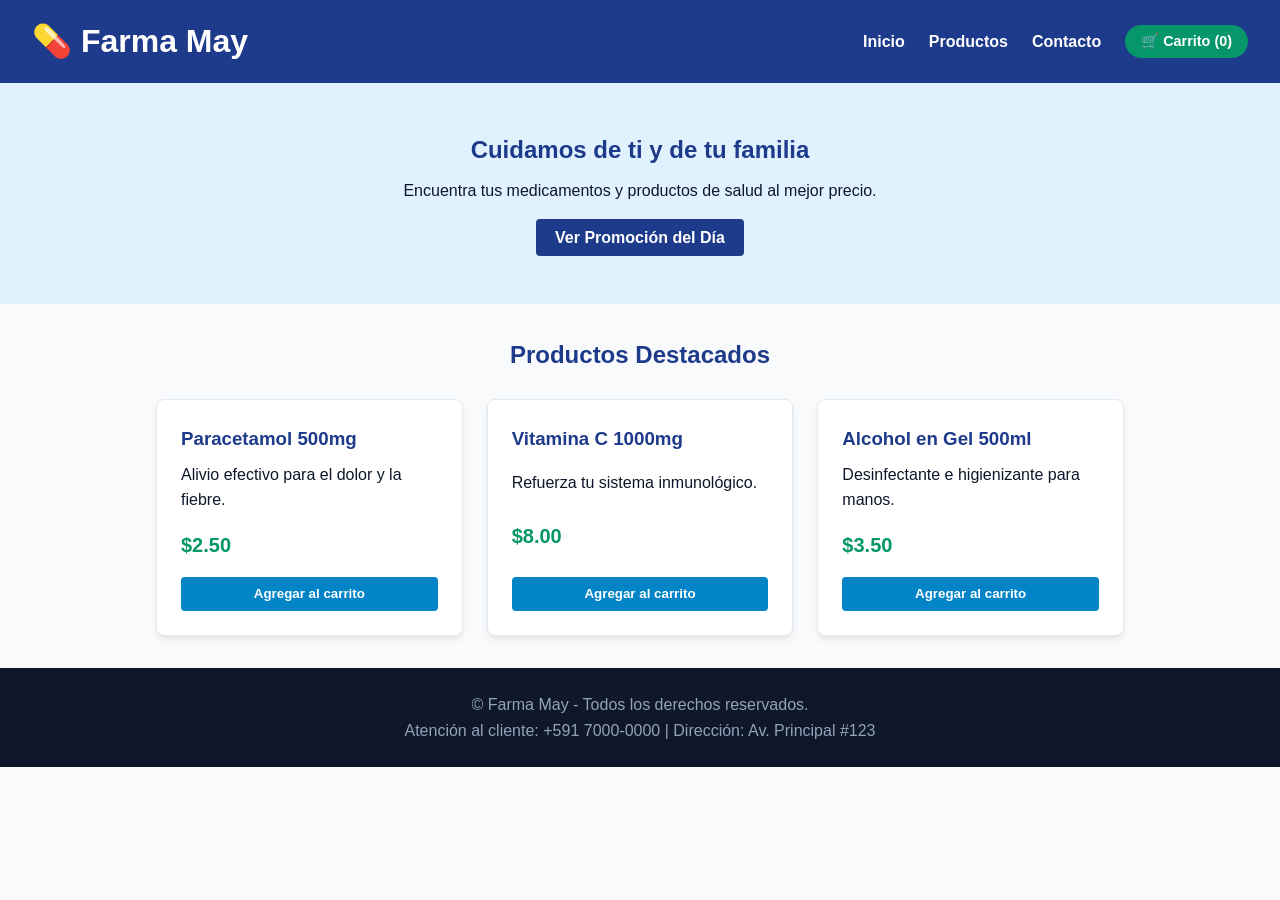
==== index.html @ 5653daac "version 3" ====
<!DOCTYPE html>
<html lang="es">
<head>
    <meta charset="UTF-8">
    <meta name="viewport" content="width=device-width, initial-scale=1.0">
    <title>Farma May - Tu Salud Primero</title>
    <link rel="stylesheet" href="estilos.css">
</head>
<body>

    <header>
        <div class="logo">
            <h1>💊 Farma May</h1>
        </div>
        <nav>
            <a href="#inicio">Inicio</a>
            <a href="#productos">Productos</a>
            <a href="#contacto">Contacto</a>
            <button id="btnCarrito" class="btn-carrito">
                🛒 Carrito (<span id="contadorCarrito">0</span>)
            </button>
        </nav>
    </header>

    <section id="hero">
        <h2>Cuidamos de ti y de tu familia</h2>
        <p>Encuentra tus medicamentos y productos de salud al mejor precio.</p>
        <button id="btnPromocion">Ver Promoción del Día</button>
        <div id="mensajePromo" class="oculto"></div>
    </section>

    <main id="productos">
        <h2>Productos Destacados</h2>
        <div class="grid-productos">
            <article class="card">
                <h3>Paracetamol 500mg</h3>
                <p>Alivio efectivo para el dolor y la fiebre.</p>
                <span class="precio">$2.50</span>
                <button class="btn-comprar">Agregar al carrito</button>
            </article>

            <article class="card">
                <h3>Vitamina C 1000mg</h3>
                <p>Refuerza tu sistema inmunológico.</p>
                <span class="precio">$8.00</span>
                <button class="btn-comprar">Agregar al carrito</button>
            </article>

            <article class="card">
                <h3>Alcohol en Gel 500ml</h3>
                <p>Desinfectante e higienizante para manos.</p>
                <span class="precio">$3.50</span>
                <button class="btn-comprar">Agregar al carrito</button>
            </article>
        </div>
    </main>

    <footer id="contacto">
        <p>&copy; Farma May - Todos los derechos reservados.</p>
        <p>Atención al cliente: +591 7000-0000 | Dirección: Av. Principal #123</p>
    </footer>

    <script src="eventos.js"></script>
</body>
</html>
---- estilos.css ----
/* ==========================================
   PALETA DE COLORES - VERSIÓN 2 (CSS PURO)
   ========================================== */
:root {
  --primary: #1e3a8a;          /* Azul marino principal */
  --primary-dark: #1e293b;     /* Azul oscuro */
  --accent: #0284c7;           /* Azul intermedio */
  --accent-hover: #0369a1;     /* Hover botones */
  --highlight: #059669;        /* Verde esmeralda (Precios / Carrito) */
  --highlight-dark: #047857;   /* Hover Carrito */
  --highlight-bg: #d1fae5;     /* Fondo promoción */

  --bg-main: #f8fafc;          /* Fondo general */
  --bg-card: #ffffff;          /* Fondo tarjetas */
  --bg-hero: #e0f2fe;          /* Fondo banner */
  --text-primary: #0f172a;     /* Texto principal */
  --text-footer: #94a3b8;      /* Texto pie */
  --footer-bg: #0f172a;        /* Fondo pie */
  --border-color: #e2e8f0;     /* Bordes */
}

/* Reset y Base */
* {
    box-sizing: border-box;
    margin: 0;
    padding: 0;
    font-family: Arial, sans-serif;
}

body {
    background-color: var(--bg-main);
    color: var(--text-primary);
    line-height: 1.6;
}

/* Encabezado */
header {
    background-color: var(--primary);
    color: white;
    padding: 1rem 2rem;
    display: flex;
    justify-content: space-between;
    align-items: center;
    box-shadow: 0 2px 4px rgba(0, 0, 0, 0.1);
}

nav {
    display: flex;
    align-items: center;
    gap: 1.5rem;
}

nav a {
    color: white;
    text-decoration: none;
    font-weight: bold;
    transition: color 0.2s ease;
}

nav a:hover {
    color: #93c5fd;
    text-decoration: underline;
}

/* Botón Carrito */
.btn-carrito {
    background-color: var(--highlight);
    color: white;
    border: none;
    padding: 0.5rem 1rem;
    border-radius: 20px;
    cursor: pointer;
    font-weight: bold;
    font-size: 0.9rem;
    transition: background-color 0.2s ease;
}

.btn-carrito:hover {
    background-color: var(--highlight-dark);
}

/* Sección Hero */
#hero {
    background-color: var(--bg-hero);
    text-align: center;
    padding: 3rem 1rem;
}

#hero h2 {
    color: var(--primary);
    margin-bottom: 0.5rem;
}

#btnPromocion {
    margin-top: 1rem;
    padding: 0.6rem 1.2rem;
    background-color: var(--primary);
    color: white;
    border: none;
    border-radius: 4px;
    cursor: pointer;
    font-size: 1rem;
    font-weight: bold;
    transition: background-color 0.2s ease;
}

#btnPromocion:hover {
    background-color: var(--primary-dark);
}

.oculto {
    display: none;
}

#mensajePromo {
    margin: 1rem auto 0 auto;
    max-width: 400px;
    padding: 1rem;
    background-color: var(--highlight-bg);
    border-radius: 4px;
    color: var(--highlight);
    font-weight: bold;
    border: 1px solid var(--highlight);
}

/* Productos */
#productos {
    max-width: 1000px;
    margin: 2rem auto;
    padding: 0 1rem;
}

#productos h2 {
    text-align: center;
    margin-bottom: 1.5rem;
    color: var(--primary);
}

.grid-productos {
    display: grid;
    grid-template-columns: repeat(auto-fit, minmax(250px, 1fr));
    gap: 1.5rem;
}

.card {
    background: var(--bg-card);
    padding: 1.5rem;
    border-radius: 8px;
    box-shadow: 0 4px 6px -1px rgba(0, 0, 0, 0.1);
    display: flex;
    flex-direction: column;
    justify-content: space-between;
    border: 1px solid var(--border-color);
}

.card h3 {
    color: var(--primary);
    margin-bottom: 0.5rem;
}

.precio {
    font-size: 1.25rem;
    font-weight: bold;
    color: var(--highlight);
    margin: 1rem 0;
    display: block;
}

.btn-comprar {
    background-color: var(--accent);
    color: white;
    border: none;
    padding: 0.6rem;
    border-radius: 4px;
    cursor: pointer;
    font-weight: bold;
    transition: background-color 0.2s ease;
}

.btn-comprar:hover {
    background-color: var(--accent-hover);
}

/* Pie de página */
footer {
    background-color: var(--footer-bg);
    color: var(--text-footer);
    text-align: center;
    padding: 1.5rem;
    margin-top: 2rem;
}
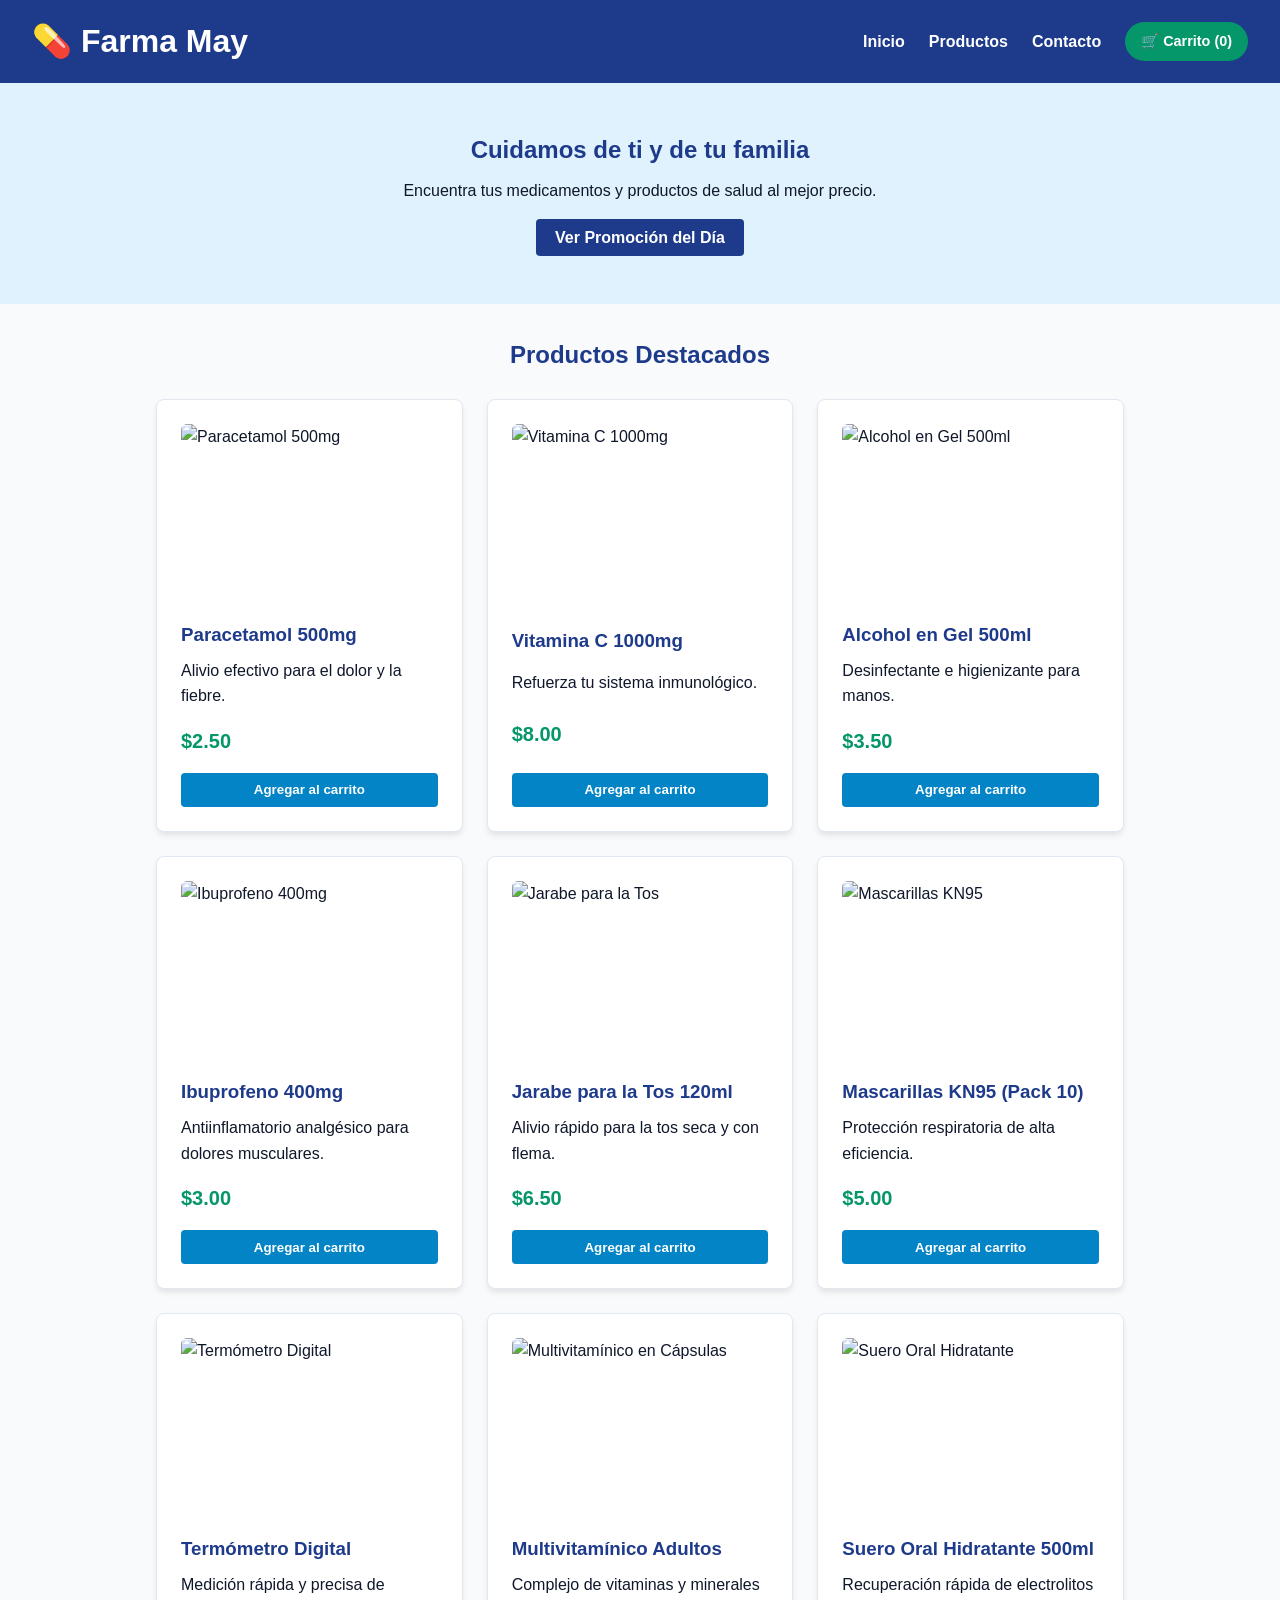
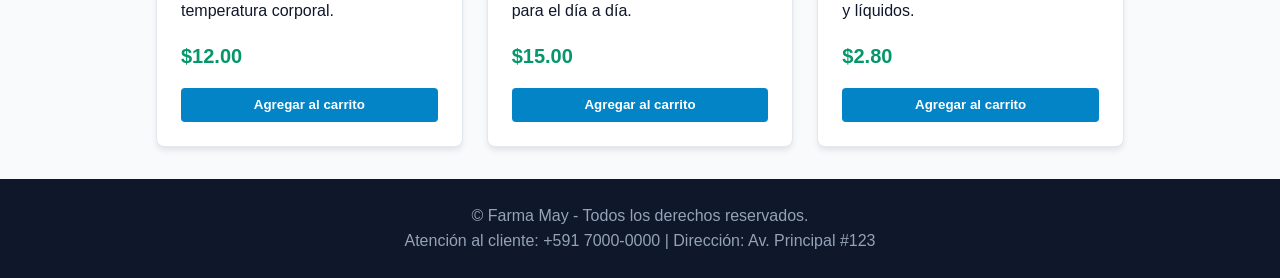
==== commit 067cab8f: "version 5" ====
--- a/index.html
+++ b/index.html
@@ -8,17 +8,20 @@
 </head>
 <body>
 
+    <!-- Contenedor para Alertas Flotantes -->
+    <div id="contenedorAlertas"></div>
+
     <header>
         <div class="logo">
             <h1>💊 Farma May</h1>
         </div>
         <nav>
-            <a href="#inicio">Inicio</a>
-            <a href="#productos">Productos</a>
+            <a href="index.html">Inicio</a>
+            <a href="index.html#productos">Productos</a>
             <a href="#contacto">Contacto</a>
-            <button id="btnCarrito" class="btn-carrito">
+            <a href="carro.html" class="btn-carrito">
                 🛒 Carrito (<span id="contadorCarrito">0</span>)
-            </button>
+            </a>
         </nav>
     </header>
 
@@ -32,25 +35,130 @@
     <main id="productos">
         <h2>Productos Destacados</h2>
         <div class="grid-productos">
+            <!-- Producto 1 -->
             <article class="card">
+                <img src="https://images.unsplash.com/photo-1584308666744-24d5c474f2ae?w=300&auto=format&fit=crop&q=60" alt="Paracetamol 500mg" class="img-producto">
                 <h3>Paracetamol 500mg</h3>
                 <p>Alivio efectivo para el dolor y la fiebre.</p>
                 <span class="precio">$2.50</span>
-                <button class="btn-comprar">Agregar al carrito</button>
+                <button class="btn-comprar" 
+                        data-nombre="Paracetamol 500mg" 
+                        data-precio="2.50"
+                        data-imagen="https://images.unsplash.com/photo-1584308666744-24d5c474f2ae?w=300&auto=format&fit=crop&q=60">
+                    Agregar al carrito
+                </button>
             </article>
 
+            <!-- Producto 2 -->
             <article class="card">
+                <img src="https://images.unsplash.com/photo-1577401239170-897942555fb3?w=300&auto=format&fit=crop&q=60" alt="Vitamina C 1000mg" class="img-producto">
                 <h3>Vitamina C 1000mg</h3>
                 <p>Refuerza tu sistema inmunológico.</p>
                 <span class="precio">$8.00</span>
-                <button class="btn-comprar">Agregar al carrito</button>
+                <button class="btn-comprar" 
+                        data-nombre="Vitamina C 1000mg" 
+                        data-precio="8.00"
+                        data-imagen="https://images.unsplash.com/photo-1577401239170-897942555fb3?w=300&auto=format&fit=crop&q=60">
+                    Agregar al carrito
+                </button>
             </article>
 
+            <!-- Producto 3 -->
             <article class="card">
+                <img src="https://images.unsplash.com/photo-1584483766114-2cea6facdf57?w=300&auto=format&fit=crop&q=60" alt="Alcohol en Gel 500ml" class="img-producto">
                 <h3>Alcohol en Gel 500ml</h3>
                 <p>Desinfectante e higienizante para manos.</p>
                 <span class="precio">$3.50</span>
-                <button class="btn-comprar">Agregar al carrito</button>
+                <button class="btn-comprar" 
+                        data-nombre="Alcohol en Gel 500ml" 
+                        data-precio="3.50"
+                        data-imagen="https://images.unsplash.com/photo-1584483766114-2cea6facdf57?w=300&auto=format&fit=crop&q=60">
+                    Agregar al carrito
+                </button>
+            </article>
+
+            <!-- Producto 4 -->
+            <article class="card">
+                <img src="https://images.unsplash.com/photo-1585435557343-3b092031a831?w=300&auto=format&fit=crop&q=60" alt="Ibuprofeno 400mg" class="img-producto">
+                <h3>Ibuprofeno 400mg</h3>
+                <p>Antiinflamatorio analgésico para dolores musculares.</p>
+                <span class="precio">$3.00</span>
+                <button class="btn-comprar" 
+                        data-nombre="Ibuprofeno 400mg" 
+                        data-precio="3.00"
+                        data-imagen="https://images.unsplash.com/photo-1585435557343-3b092031a831?w=300&auto=format&fit=crop&q=60">
+                    Agregar al carrito
+                </button>
+            </article>
+
+            <!-- Producto 5 -->
+            <article class="card">
+                <img src="https://images.unsplash.com/photo-1607613009820-a29f7bb81c04?w=300&auto=format&fit=crop&q=60" alt="Jarabe para la Tos" class="img-producto">
+                <h3>Jarabe para la Tos 120ml</h3>
+                <p>Alivio rápido para la tos seca y con flema.</p>
+                <span class="precio">$6.50</span>
+                <button class="btn-comprar" 
+                        data-nombre="Jarabe para la Tos 120ml" 
+                        data-precio="6.50"
+                        data-imagen="https://images.unsplash.com/photo-1607613009820-a29f7bb81c04?w=300&auto=format&fit=crop&q=60">
+                    Agregar al carrito
+                </button>
+            </article>
+
+            <!-- Producto 6 -->
+            <article class="card">
+                <img src="https://images.unsplash.com/photo-1583947215259-38e31be8751f?w=300&auto=format&fit=crop&q=60" alt="Mascarillas KN95" class="img-producto">
+                <h3>Mascarillas KN95 (Pack 10)</h3>
+                <p>Protección respiratoria de alta eficiencia.</p>
+                <span class="precio">$5.00</span>
+                <button class="btn-comprar" 
+                        data-nombre="Mascarillas KN95 (Pack 10)" 
+                        data-precio="5.00"
+                        data-imagen="https://images.unsplash.com/photo-1583947215259-38e31be8751f?w=300&auto=format&fit=crop&q=60">
+                    Agregar al carrito
+                </button>
+            </article>
+
+            <!-- Producto 7 -->
+            <article class="card">
+                <img src="https://images.unsplash.com/photo-1584017911766-d451b3d0e843?w=300&auto=format&fit=crop&q=60" alt="Termómetro Digital" class="img-producto">
+                <h3>Termómetro Digital</h3>
+                <p>Medición rápida y precisa de temperatura corporal.</p>
+                <span class="precio">$12.00</span>
+                <button class="btn-comprar" 
+                        data-nombre="Termómetro Digital" 
+                        data-precio="12.00"
+                        data-imagen="https://images.unsplash.com/photo-1584017911766-d451b3d0e843?w=300&auto=format&fit=crop&q=60">
+                    Agregar al carrito
+                </button>
+            </article>
+
+            <!-- Producto 8 -->
+            <article class="card">
+                <img src="https://images.unsplash.com/photo-1550572017-edf706da1310?w=300&auto=format&fit=crop&q=60" alt="Multivitamínico en Cápsulas" class="img-producto">
+                <h3>Multivitamínico Adultos</h3>
+                <p>Complejo de vitaminas y minerales para el día a día.</p>
+                <span class="precio">$15.00</span>
+                <button class="btn-comprar" 
+                        data-nombre="Multivitamínico Adultos" 
+                        data-precio="15.00"
+                        data-imagen="https://images.unsplash.com/photo-1550572017-edf706da1310?w=300&auto=format&fit=crop&q=60">
+                    Agregar al carrito
+                </button>
+            </article>
+
+            <!-- Producto 9 -->
+            <article class="card">
+                <img src="https://images.unsplash.com/photo-1628771065518-0d82f1938462?w=300&auto=format&fit=crop&q=60" alt="Suero Oral Hidratante" class="img-producto">
+                <h3>Suero Oral Hidratante 500ml</h3>
+                <p>Recuperación rápida de electrolitos y líquidos.</p>
+                <span class="precio">$2.80</span>
+                <button class="btn-comprar" 
+                        data-nombre="Suero Oral Hidratante 500ml" 
+                        data-precio="2.80"
+                        data-imagen="https://images.unsplash.com/photo-1628771065518-0d82f1938462?w=300&auto=format&fit=crop&q=60">
+                    Agregar al carrito
+                </button>
             </article>
         </div>
     </main>
--- a/estilos.css
+++ b/estilos.css
@@ -1,25 +1,27 @@
 /* ==========================================
-   PALETA DE COLORES - VERSIÓN 2 (CSS PURO)
+   PALETA DE COLORES Y ESTILOS DE FARMA MAY
    ========================================== */
 :root {
-  --primary: #1e3a8a;          /* Azul marino principal */
-  --primary-dark: #1e293b;     /* Azul oscuro */
-  --accent: #0284c7;           /* Azul intermedio */
-  --accent-hover: #0369a1;     /* Hover botones */
-  --highlight: #059669;        /* Verde esmeralda (Precios / Carrito) */
-  --highlight-dark: #047857;   /* Hover Carrito */
-  --highlight-bg: #d1fae5;     /* Fondo promoción */
-
-  --bg-main: #f8fafc;          /* Fondo general */
-  --bg-card: #ffffff;          /* Fondo tarjetas */
-  --bg-hero: #e0f2fe;          /* Fondo banner */
-  --text-primary: #0f172a;     /* Texto principal */
-  --text-footer: #94a3b8;      /* Texto pie */
-  --footer-bg: #0f172a;        /* Fondo pie */
-  --border-color: #e2e8f0;     /* Bordes */
-}
-
-/* Reset y Base */
+  --primary: #1e3a8a;
+  --primary-dark: #1e293b;
+  --accent: #0284c7;
+  --accent-hover: #0369a1;
+  --highlight: #059669;
+  --highlight-dark: #047857;
+  --highlight-bg: #d1fae5;
+  --danger: #dc2626;
+  --danger-dark: #b91c1c;
+
+  --bg-main: #f8fafc;
+  --bg-card: #ffffff;
+  --bg-hero: #e0f2fe;
+  --text-primary: #0f172a;
+  --text-footer: #94a3b8;
+  --footer-bg: #0f172a;
+  --border-color: #e2e8f0;
+}
+
+/* Base */
 * {
     box-sizing: border-box;
     margin: 0;
@@ -65,7 +67,7 @@
 /* Botón Carrito */
 .btn-carrito {
     background-color: var(--highlight);
-    color: white;
+    color: white !important;
     border: none;
     padding: 0.5rem 1rem;
     border-radius: 20px;
@@ -73,10 +75,37 @@
     font-weight: bold;
     font-size: 0.9rem;
     transition: background-color 0.2s ease;
+    text-decoration: none !important;
 }
 
 .btn-carrito:hover {
     background-color: var(--highlight-dark);
+}
+
+/* Alertas Flotantes */
+#contenedorAlertas {
+    position: fixed;
+    top: 20px;
+    right: 20px;
+    z-index: 1000;
+    display: flex;
+    flex-direction: column;
+    gap: 10px;
+}
+
+.alerta-item {
+    background-color: var(--highlight);
+    color: white;
+    padding: 0.8rem 1.2rem;
+    border-radius: 6px;
+    font-weight: bold;
+    box-shadow: 0 4px 10px rgba(0, 0, 0, 0.15);
+    animation: fadeIn 0.2s ease-in-out;
+}
+
+@keyframes fadeIn {
+    from { opacity: 0; transform: translateY(-10px); }
+    to { opacity: 1; transform: translateY(0); }
 }
 
 /* Sección Hero */
@@ -153,6 +182,14 @@
     border: 1px solid var(--border-color);
 }
 
+.img-producto {
+    width: 100%;
+    height: 180px;
+    object-fit: cover;
+    border-radius: 6px;
+    margin-bottom: 1rem;
+}
+
 .card h3 {
     color: var(--primary);
     margin-bottom: 0.5rem;
@@ -170,7 +207,7 @@
     background-color: var(--accent);
     color: white;
     border: none;
-    padding: 0.6rem;
+    padding: 0.6rem 1.2rem;
     border-radius: 4px;
     cursor: pointer;
     font-weight: bold;
@@ -179,6 +216,80 @@
 
 .btn-comprar:hover {
     background-color: var(--accent-hover);
+}
+
+/* Estilos de Carro.html */
+#seccionCarrito {
+    max-width: 800px;
+    margin: 2rem auto;
+    padding: 0 1rem;
+}
+
+#seccionCarrito h2 {
+    color: var(--primary);
+    margin-bottom: 1.5rem;
+    text-align: center;
+}
+
+.contenedor-carro {
+    background: var(--bg-card);
+    border: 1px solid var(--border-color);
+    border-radius: 8px;
+    padding: 1.5rem;
+    box-shadow: 0 4px 6px -1px rgba(0, 0, 0, 0.1);
+}
+
+.lista-carro {
+    list-style: none;
+    margin-bottom: 1.5rem;
+}
+
+.item-carro {
+    display: flex;
+    justify-content: space-between;
+    align-items: center;
+    padding: 0.8rem 0;
+    border-bottom: 1px solid var(--border-color);
+}
+
+.info-item {
+    display: flex;
+    align-items: center;
+    gap: 1rem;
+}
+
+.thumb-carro {
+    width: 50px;
+    height: 50px;
+    object-fit: cover;
+    border-radius: 4px;
+}
+
+.resumen-carro {
+    display: flex;
+    justify-content: space-between;
+    align-items: center;
+    padding-top: 1rem;
+}
+
+.btn-vaciar {
+    background-color: var(--danger);
+    color: white;
+    border: none;
+    padding: 0.6rem 1.2rem;
+    border-radius: 4px;
+    cursor: pointer;
+    font-weight: bold;
+    transition: background-color 0.2s ease;
+}
+
+.btn-vaciar:hover {
+    background-color: var(--danger-dark);
+}
+
+.acciones-carro {
+    display: flex;
+    gap: 1rem;
 }
 
 /* Pie de página */
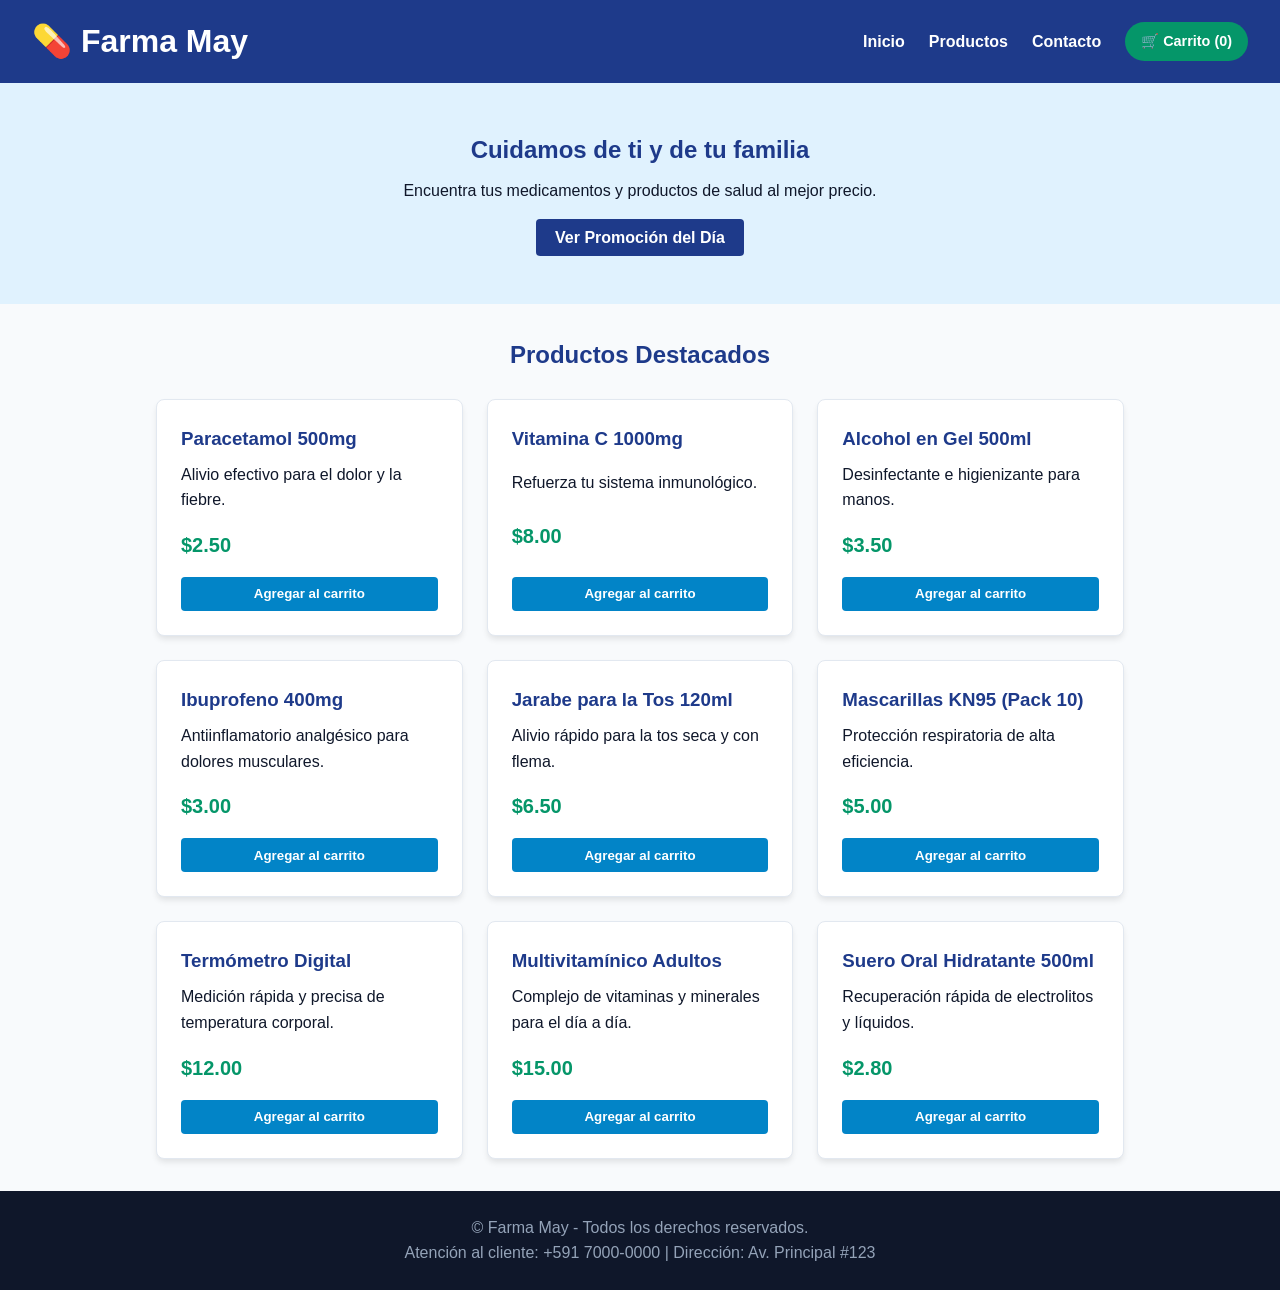
==== commit 3cd3a51f: "version 6" ====
--- a/index.html
+++ b/index.html
@@ -37,126 +37,108 @@
         <div class="grid-productos">
             <!-- Producto 1 -->
             <article class="card">
-                <img src="https://images.unsplash.com/photo-1584308666744-24d5c474f2ae?w=300&auto=format&fit=crop&q=60" alt="Paracetamol 500mg" class="img-producto">
                 <h3>Paracetamol 500mg</h3>
                 <p>Alivio efectivo para el dolor y la fiebre.</p>
                 <span class="precio">$2.50</span>
                 <button class="btn-comprar" 
                         data-nombre="Paracetamol 500mg" 
-                        data-precio="2.50"
-                        data-imagen="https://images.unsplash.com/photo-1584308666744-24d5c474f2ae?w=300&auto=format&fit=crop&q=60">
+                        data-precio="2.50">
                     Agregar al carrito
                 </button>
             </article>
 
             <!-- Producto 2 -->
             <article class="card">
-                <img src="https://images.unsplash.com/photo-1577401239170-897942555fb3?w=300&auto=format&fit=crop&q=60" alt="Vitamina C 1000mg" class="img-producto">
                 <h3>Vitamina C 1000mg</h3>
                 <p>Refuerza tu sistema inmunológico.</p>
                 <span class="precio">$8.00</span>
                 <button class="btn-comprar" 
                         data-nombre="Vitamina C 1000mg" 
-                        data-precio="8.00"
-                        data-imagen="https://images.unsplash.com/photo-1577401239170-897942555fb3?w=300&auto=format&fit=crop&q=60">
+                        data-precio="8.00">
                     Agregar al carrito
                 </button>
             </article>
 
             <!-- Producto 3 -->
             <article class="card">
-                <img src="https://images.unsplash.com/photo-1584483766114-2cea6facdf57?w=300&auto=format&fit=crop&q=60" alt="Alcohol en Gel 500ml" class="img-producto">
                 <h3>Alcohol en Gel 500ml</h3>
                 <p>Desinfectante e higienizante para manos.</p>
                 <span class="precio">$3.50</span>
                 <button class="btn-comprar" 
                         data-nombre="Alcohol en Gel 500ml" 
-                        data-precio="3.50"
-                        data-imagen="https://images.unsplash.com/photo-1584483766114-2cea6facdf57?w=300&auto=format&fit=crop&q=60">
+                        data-precio="3.50">
                     Agregar al carrito
                 </button>
             </article>
 
             <!-- Producto 4 -->
             <article class="card">
-                <img src="https://images.unsplash.com/photo-1585435557343-3b092031a831?w=300&auto=format&fit=crop&q=60" alt="Ibuprofeno 400mg" class="img-producto">
                 <h3>Ibuprofeno 400mg</h3>
                 <p>Antiinflamatorio analgésico para dolores musculares.</p>
                 <span class="precio">$3.00</span>
                 <button class="btn-comprar" 
                         data-nombre="Ibuprofeno 400mg" 
-                        data-precio="3.00"
-                        data-imagen="https://images.unsplash.com/photo-1585435557343-3b092031a831?w=300&auto=format&fit=crop&q=60">
+                        data-precio="3.00">
                     Agregar al carrito
                 </button>
             </article>
 
             <!-- Producto 5 -->
             <article class="card">
-                <img src="https://images.unsplash.com/photo-1607613009820-a29f7bb81c04?w=300&auto=format&fit=crop&q=60" alt="Jarabe para la Tos" class="img-producto">
                 <h3>Jarabe para la Tos 120ml</h3>
                 <p>Alivio rápido para la tos seca y con flema.</p>
                 <span class="precio">$6.50</span>
                 <button class="btn-comprar" 
                         data-nombre="Jarabe para la Tos 120ml" 
-                        data-precio="6.50"
-                        data-imagen="https://images.unsplash.com/photo-1607613009820-a29f7bb81c04?w=300&auto=format&fit=crop&q=60">
+                        data-precio="6.50">
                     Agregar al carrito
                 </button>
             </article>
 
             <!-- Producto 6 -->
             <article class="card">
-                <img src="https://images.unsplash.com/photo-1583947215259-38e31be8751f?w=300&auto=format&fit=crop&q=60" alt="Mascarillas KN95" class="img-producto">
                 <h3>Mascarillas KN95 (Pack 10)</h3>
                 <p>Protección respiratoria de alta eficiencia.</p>
                 <span class="precio">$5.00</span>
                 <button class="btn-comprar" 
                         data-nombre="Mascarillas KN95 (Pack 10)" 
-                        data-precio="5.00"
-                        data-imagen="https://images.unsplash.com/photo-1583947215259-38e31be8751f?w=300&auto=format&fit=crop&q=60">
+                        data-precio="5.00">
                     Agregar al carrito
                 </button>
             </article>
 
             <!-- Producto 7 -->
             <article class="card">
-                <img src="https://images.unsplash.com/photo-1584017911766-d451b3d0e843?w=300&auto=format&fit=crop&q=60" alt="Termómetro Digital" class="img-producto">
                 <h3>Termómetro Digital</h3>
                 <p>Medición rápida y precisa de temperatura corporal.</p>
                 <span class="precio">$12.00</span>
                 <button class="btn-comprar" 
                         data-nombre="Termómetro Digital" 
-                        data-precio="12.00"
-                        data-imagen="https://images.unsplash.com/photo-1584017911766-d451b3d0e843?w=300&auto=format&fit=crop&q=60">
+                        data-precio="12.00">
                     Agregar al carrito
                 </button>
             </article>
 
             <!-- Producto 8 -->
             <article class="card">
-                <img src="https://images.unsplash.com/photo-1550572017-edf706da1310?w=300&auto=format&fit=crop&q=60" alt="Multivitamínico en Cápsulas" class="img-producto">
                 <h3>Multivitamínico Adultos</h3>
                 <p>Complejo de vitaminas y minerales para el día a día.</p>
                 <span class="precio">$15.00</span>
                 <button class="btn-comprar" 
                         data-nombre="Multivitamínico Adultos" 
-                        data-precio="15.00"
-                        data-imagen="https://images.unsplash.com/photo-1550572017-edf706da1310?w=300&auto=format&fit=crop&q=60">
+                        data-precio="15.00">
                     Agregar al carrito
                 </button>
             </article>
 
             <!-- Producto 9 -->
             <article class="card">
-                <img src="https://images.unsplash.com/photo-1628771065518-0d82f1938462?w=300&auto=format&fit=crop&q=60" alt="Suero Oral Hidratante" class="img-producto">
                 <h3>Suero Oral Hidratante 500ml</h3>
                 <p>Recuperación rápida de electrolitos y líquidos.</p>
                 <span class="precio">$2.80</span>
                 <button class="btn-comprar" 
                         data-nombre="Suero Oral Hidratante 500ml" 
-                        data-precio="2.80"
-                        data-imagen="https://images.unsplash.com/photo-1628771065518-0d82f1938462?w=300&auto=format&fit=crop&q=60">
+                        data-precio="2.80">
                     Agregar al carrito
                 </button>
             </article>
--- a/estilos.css
+++ b/estilos.css
@@ -182,14 +182,6 @@
     border: 1px solid var(--border-color);
 }
 
-.img-producto {
-    width: 100%;
-    height: 180px;
-    object-fit: cover;
-    border-radius: 6px;
-    margin-bottom: 1rem;
-}
-
 .card h3 {
     color: var(--primary);
     margin-bottom: 0.5rem;
@@ -258,13 +250,6 @@
     gap: 1rem;
 }
 
-.thumb-carro {
-    width: 50px;
-    height: 50px;
-    object-fit: cover;
-    border-radius: 4px;
-}
-
 .resumen-carro {
     display: flex;
     justify-content: space-between;
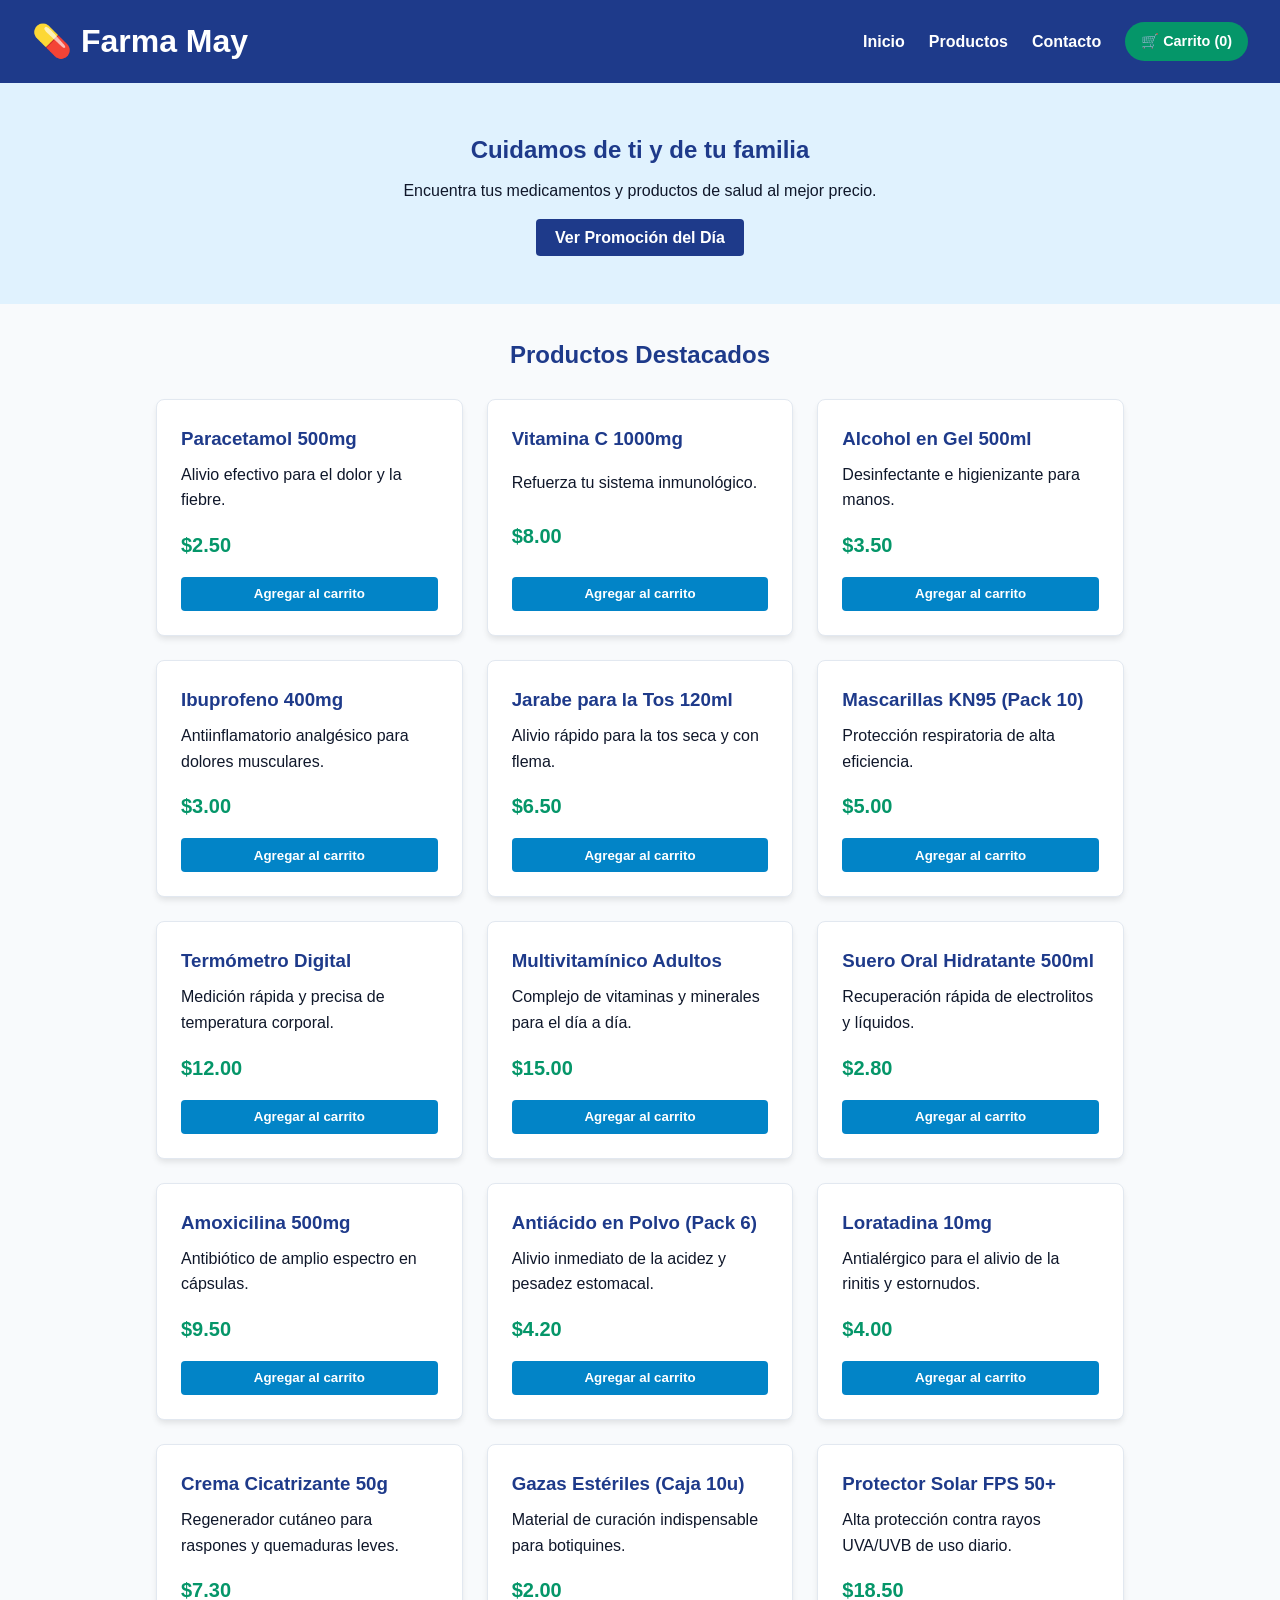
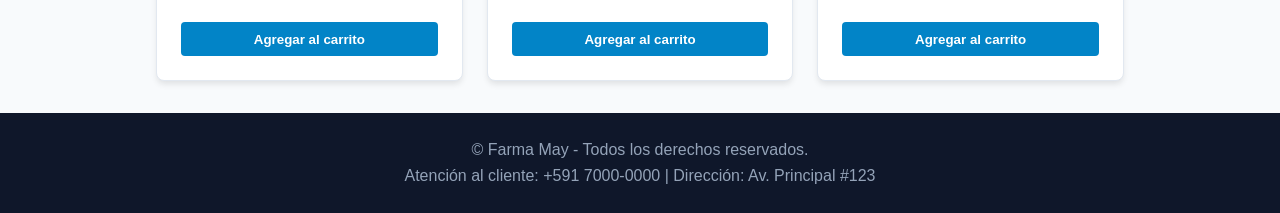
==== commit df4a3c25: "version 7" ====
--- a/index.html
+++ b/index.html
@@ -40,11 +40,7 @@
                 <h3>Paracetamol 500mg</h3>
                 <p>Alivio efectivo para el dolor y la fiebre.</p>
                 <span class="precio">$2.50</span>
-                <button class="btn-comprar" 
-                        data-nombre="Paracetamol 500mg" 
-                        data-precio="2.50">
-                    Agregar al carrito
-                </button>
+                <button class="btn-comprar" data-nombre="Paracetamol 500mg" data-precio="2.50">Agregar al carrito</button>
             </article>
 
             <!-- Producto 2 -->
@@ -52,11 +48,7 @@
                 <h3>Vitamina C 1000mg</h3>
                 <p>Refuerza tu sistema inmunológico.</p>
                 <span class="precio">$8.00</span>
-                <button class="btn-comprar" 
-                        data-nombre="Vitamina C 1000mg" 
-                        data-precio="8.00">
-                    Agregar al carrito
-                </button>
+                <button class="btn-comprar" data-nombre="Vitamina C 1000mg" data-precio="8.00">Agregar al carrito</button>
             </article>
 
             <!-- Producto 3 -->
@@ -64,11 +56,7 @@
                 <h3>Alcohol en Gel 500ml</h3>
                 <p>Desinfectante e higienizante para manos.</p>
                 <span class="precio">$3.50</span>
-                <button class="btn-comprar" 
-                        data-nombre="Alcohol en Gel 500ml" 
-                        data-precio="3.50">
-                    Agregar al carrito
-                </button>
+                <button class="btn-comprar" data-nombre="Alcohol en Gel 500ml" data-precio="3.50">Agregar al carrito</button>
             </article>
 
             <!-- Producto 4 -->
@@ -76,11 +64,7 @@
                 <h3>Ibuprofeno 400mg</h3>
                 <p>Antiinflamatorio analgésico para dolores musculares.</p>
                 <span class="precio">$3.00</span>
-                <button class="btn-comprar" 
-                        data-nombre="Ibuprofeno 400mg" 
-                        data-precio="3.00">
-                    Agregar al carrito
-                </button>
+                <button class="btn-comprar" data-nombre="Ibuprofeno 400mg" data-precio="3.00">Agregar al carrito</button>
             </article>
 
             <!-- Producto 5 -->
@@ -88,11 +72,7 @@
                 <h3>Jarabe para la Tos 120ml</h3>
                 <p>Alivio rápido para la tos seca y con flema.</p>
                 <span class="precio">$6.50</span>
-                <button class="btn-comprar" 
-                        data-nombre="Jarabe para la Tos 120ml" 
-                        data-precio="6.50">
-                    Agregar al carrito
-                </button>
+                <button class="btn-comprar" data-nombre="Jarabe para la Tos 120ml" data-precio="6.50">Agregar al carrito</button>
             </article>
 
             <!-- Producto 6 -->
@@ -100,11 +80,7 @@
                 <h3>Mascarillas KN95 (Pack 10)</h3>
                 <p>Protección respiratoria de alta eficiencia.</p>
                 <span class="precio">$5.00</span>
-                <button class="btn-comprar" 
-                        data-nombre="Mascarillas KN95 (Pack 10)" 
-                        data-precio="5.00">
-                    Agregar al carrito
-                </button>
+                <button class="btn-comprar" data-nombre="Mascarillas KN95 (Pack 10)" data-precio="5.00">Agregar al carrito</button>
             </article>
 
             <!-- Producto 7 -->
@@ -112,11 +88,7 @@
                 <h3>Termómetro Digital</h3>
                 <p>Medición rápida y precisa de temperatura corporal.</p>
                 <span class="precio">$12.00</span>
-                <button class="btn-comprar" 
-                        data-nombre="Termómetro Digital" 
-                        data-precio="12.00">
-                    Agregar al carrito
-                </button>
+                <button class="btn-comprar" data-nombre="Termómetro Digital" data-precio="12.00">Agregar al carrito</button>
             </article>
 
             <!-- Producto 8 -->
@@ -124,11 +96,7 @@
                 <h3>Multivitamínico Adultos</h3>
                 <p>Complejo de vitaminas y minerales para el día a día.</p>
                 <span class="precio">$15.00</span>
-                <button class="btn-comprar" 
-                        data-nombre="Multivitamínico Adultos" 
-                        data-precio="15.00">
-                    Agregar al carrito
-                </button>
+                <button class="btn-comprar" data-nombre="Multivitamínico Adultos" data-precio="15.00">Agregar al carrito</button>
             </article>
 
             <!-- Producto 9 -->
@@ -136,11 +104,55 @@
                 <h3>Suero Oral Hidratante 500ml</h3>
                 <p>Recuperación rápida de electrolitos y líquidos.</p>
                 <span class="precio">$2.80</span>
-                <button class="btn-comprar" 
-                        data-nombre="Suero Oral Hidratante 500ml" 
-                        data-precio="2.80">
-                    Agregar al carrito
-                </button>
+                <button class="btn-comprar" data-nombre="Suero Oral Hidratante 500ml" data-precio="2.80">Agregar al carrito</button>
+            </article>
+
+            <!-- Producto 10 -->
+            <article class="card">
+                <h3>Amoxicilina 500mg</h3>
+                <p>Antibiótico de amplio espectro en cápsulas.</p>
+                <span class="precio">$9.50</span>
+                <button class="btn-comprar" data-nombre="Amoxicilina 500mg" data-precio="9.50">Agregar al carrito</button>
+            </article>
+
+            <!-- Producto 11 -->
+            <article class="card">
+                <h3>Antiácido en Polvo (Pack 6)</h3>
+                <p>Alivio inmediato de la acidez y pesadez estomacal.</p>
+                <span class="precio">$4.20</span>
+                <button class="btn-comprar" data-nombre="Antiácido en Polvo (Pack 6)" data-precio="4.20">Agregar al carrito</button>
+            </article>
+
+            <!-- Producto 12 -->
+            <article class="card">
+                <h3>Loratadina 10mg</h3>
+                <p>Antialérgico para el alivio de la rinitis y estornudos.</p>
+                <span class="precio">$4.00</span>
+                <button class="btn-comprar" data-nombre="Loratadina 10mg" data-precio="4.00">Agregar al carrito</button>
+            </article>
+
+            <!-- Producto 13 -->
+            <article class="card">
+                <h3>Crema Cicatrizante 50g</h3>
+                <p>Regenerador cutáneo para raspones y quemaduras leves.</p>
+                <span class="precio">$7.30</span>
+                <button class="btn-comprar" data-nombre="Crema Cicatrizante 50g" data-precio="7.30">Agregar al carrito</button>
+            </article>
+
+            <!-- Producto 14 -->
+            <article class="card">
+                <h3>Gazas Estériles (Caja 10u)</h3>
+                <p>Material de curación indispensable para botiquines.</p>
+                <span class="precio">$2.00</span>
+                <button class="btn-comprar" data-nombre="Gazas Estériles (Caja 10u)" data-precio="2.00">Agregar al carrito</button>
+            </article>
+
+            <!-- Producto 15 -->
+            <article class="card">
+                <h3>Protector Solar FPS 50+</h3>
+                <p>Alta protección contra rayos UVA/UVB de uso diario.</p>
+                <span class="precio">$18.50</span>
+                <button class="btn-comprar" data-nombre="Protector Solar FPS 50+" data-precio="18.50">Agregar al carrito</button>
             </article>
         </div>
     </main>
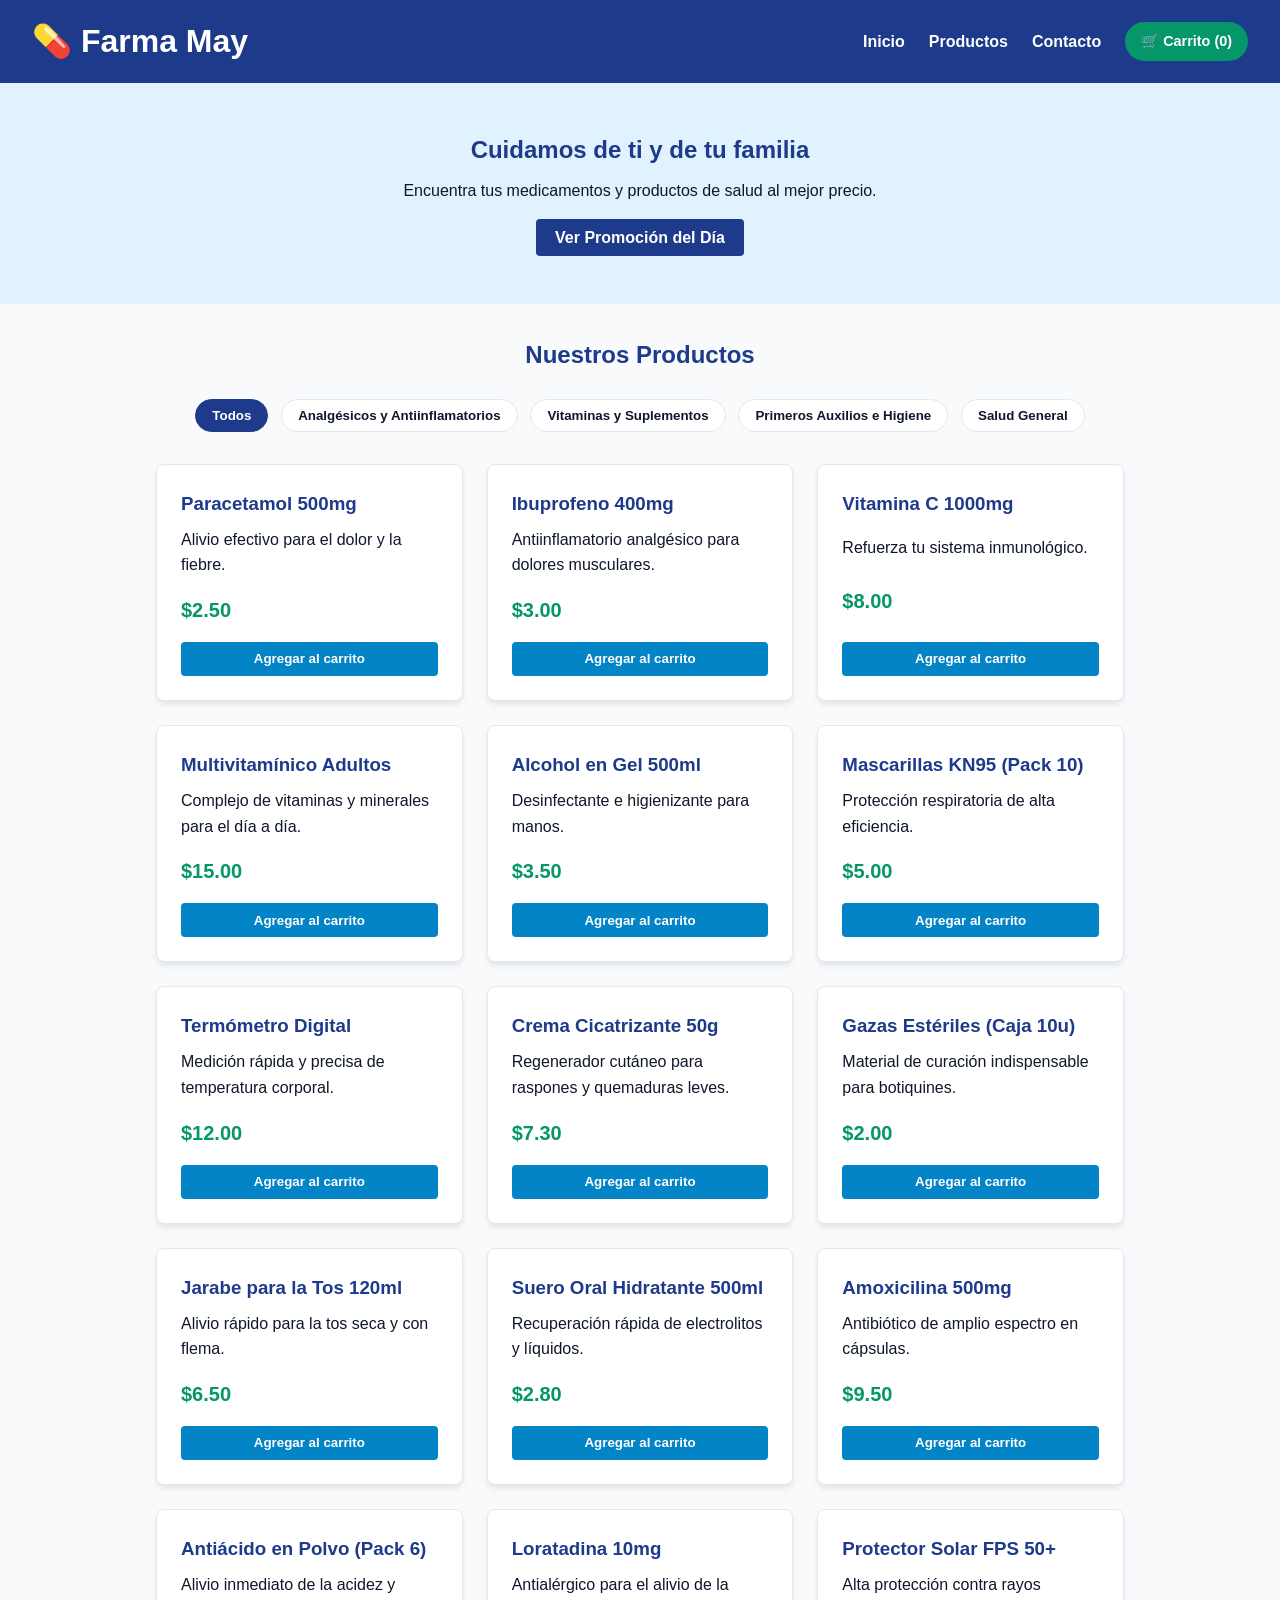
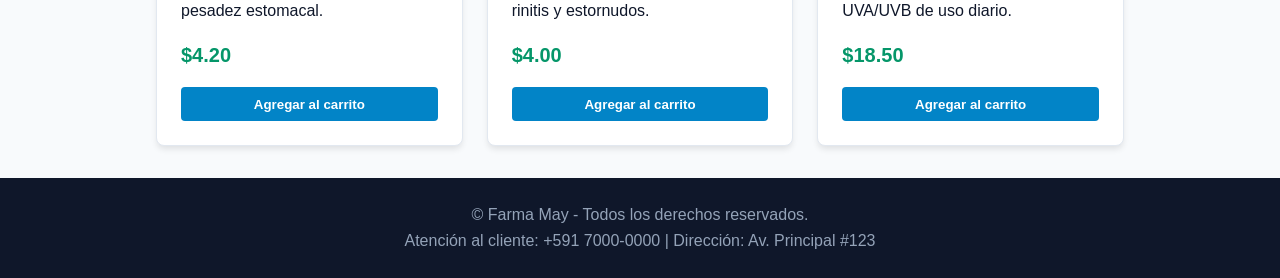
==== commit 5547fac3: "version 8" ====
--- a/index.html
+++ b/index.html
@@ -8,7 +8,6 @@
 </head>
 <body>
 
-    <!-- Contenedor para Alertas Flotantes -->
     <div id="contenedorAlertas"></div>
 
     <header>
@@ -33,122 +32,121 @@
     </section>
 
     <main id="productos">
-        <h2>Productos Destacados</h2>
+        <h2>Nuestros Productos</h2>
+
+        <!-- Botones de Filtrado por Categoría -->
+        <div class="contenedor-categorias">
+            <button class="btn-categoria activo" data-categoria="todos">Todos</button>
+            <button class="btn-categoria" data-categoria="analgesicos">Analgésicos y Antiinflamatorios</button>
+            <button class="btn-categoria" data-categoria="vitaminas">Vitaminas y Suplementos</button>
+            <button class="btn-categoria" data-categoria="primeros-auxilios">Primeros Auxilios e Higiene</button>
+            <button class="btn-categoria" data-categoria="salud-general">Salud General</button>
+        </div>
+
         <div class="grid-productos">
-            <!-- Producto 1 -->
-            <article class="card">
+            <!-- Analgésicos y Antiinflamatorios -->
+            <article class="card" data-categoria="analgesicos">
                 <h3>Paracetamol 500mg</h3>
                 <p>Alivio efectivo para el dolor y la fiebre.</p>
                 <span class="precio">$2.50</span>
                 <button class="btn-comprar" data-nombre="Paracetamol 500mg" data-precio="2.50">Agregar al carrito</button>
             </article>
 
-            <!-- Producto 2 -->
-            <article class="card">
+            <article class="card" data-categoria="analgesicos">
+                <h3>Ibuprofeno 400mg</h3>
+                <p>Antiinflamatorio analgésico para dolores musculares.</p>
+                <span class="precio">$3.00</span>
+                <button class="btn-comprar" data-nombre="Ibuprofeno 400mg" data-precio="3.00">Agregar al carrito</button>
+            </article>
+
+            <!-- Vitaminas y Suplementos -->
+            <article class="card" data-categoria="vitaminas">
                 <h3>Vitamina C 1000mg</h3>
                 <p>Refuerza tu sistema inmunológico.</p>
                 <span class="precio">$8.00</span>
                 <button class="btn-comprar" data-nombre="Vitamina C 1000mg" data-precio="8.00">Agregar al carrito</button>
             </article>
 
-            <!-- Producto 3 -->
-            <article class="card">
+            <article class="card" data-categoria="vitaminas">
+                <h3>Multivitamínico Adultos</h3>
+                <p>Complejo de vitaminas y minerales para el día a día.</p>
+                <span class="precio">$15.00</span>
+                <button class="btn-comprar" data-nombre="Multivitamínico Adultos" data-precio="15.00">Agregar al carrito</button>
+            </article>
+
+            <!-- Primeros Auxilios e Higiene -->
+            <article class="card" data-categoria="primeros-auxilios">
                 <h3>Alcohol en Gel 500ml</h3>
                 <p>Desinfectante e higienizante para manos.</p>
                 <span class="precio">$3.50</span>
                 <button class="btn-comprar" data-nombre="Alcohol en Gel 500ml" data-precio="3.50">Agregar al carrito</button>
             </article>
 
-            <!-- Producto 4 -->
-            <article class="card">
-                <h3>Ibuprofeno 400mg</h3>
-                <p>Antiinflamatorio analgésico para dolores musculares.</p>
-                <span class="precio">$3.00</span>
-                <button class="btn-comprar" data-nombre="Ibuprofeno 400mg" data-precio="3.00">Agregar al carrito</button>
+            <article class="card" data-categoria="primeros-auxilios">
+                <h3>Mascarillas KN95 (Pack 10)</h3>
+                <p>Protección respiratoria de alta eficiencia.</p>
+                <span class="precio">$5.00</span>
+                <button class="btn-comprar" data-nombre="Mascarillas KN95 (Pack 10)" data-precio="5.00">Agregar al carrito</button>
             </article>
 
-            <!-- Producto 5 -->
-            <article class="card">
+            <article class="card" data-categoria="primeros-auxilios">
+                <h3>Termómetro Digital</h3>
+                <p>Medición rápida y precisa de temperatura corporal.</p>
+                <span class="precio">$12.00</span>
+                <button class="btn-comprar" data-nombre="Termómetro Digital" data-precio="12.00">Agregar al carrito</button>
+            </article>
+
+            <article class="card" data-categoria="primeros-auxilios">
+                <h3>Crema Cicatrizante 50g</h3>
+                <p>Regenerador cutáneo para raspones y quemaduras leves.</p>
+                <span class="precio">$7.30</span>
+                <button class="btn-comprar" data-nombre="Crema Cicatrizante 50g" data-precio="7.30">Agregar al carrito</button>
+            </article>
+
+            <article class="card" data-categoria="primeros-auxilios">
+                <h3>Gazas Estériles (Caja 10u)</h3>
+                <p>Material de curación indispensable para botiquines.</p>
+                <span class="precio">$2.00</span>
+                <button class="btn-comprar" data-nombre="Gazas Estériles (Caja 10u)" data-precio="2.00">Agregar al carrito</button>
+            </article>
+
+            <!-- Salud General -->
+            <article class="card" data-categoria="salud-general">
                 <h3>Jarabe para la Tos 120ml</h3>
                 <p>Alivio rápido para la tos seca y con flema.</p>
                 <span class="precio">$6.50</span>
                 <button class="btn-comprar" data-nombre="Jarabe para la Tos 120ml" data-precio="6.50">Agregar al carrito</button>
             </article>
 
-            <!-- Producto 6 -->
-            <article class="card">
-                <h3>Mascarillas KN95 (Pack 10)</h3>
-                <p>Protección respiratoria de alta eficiencia.</p>
-                <span class="precio">$5.00</span>
-                <button class="btn-comprar" data-nombre="Mascarillas KN95 (Pack 10)" data-precio="5.00">Agregar al carrito</button>
-            </article>
-
-            <!-- Producto 7 -->
-            <article class="card">
-                <h3>Termómetro Digital</h3>
-                <p>Medición rápida y precisa de temperatura corporal.</p>
-                <span class="precio">$12.00</span>
-                <button class="btn-comprar" data-nombre="Termómetro Digital" data-precio="12.00">Agregar al carrito</button>
-            </article>
-
-            <!-- Producto 8 -->
-            <article class="card">
-                <h3>Multivitamínico Adultos</h3>
-                <p>Complejo de vitaminas y minerales para el día a día.</p>
-                <span class="precio">$15.00</span>
-                <button class="btn-comprar" data-nombre="Multivitamínico Adultos" data-precio="15.00">Agregar al carrito</button>
-            </article>
-
-            <!-- Producto 9 -->
-            <article class="card">
+            <article class="card" data-categoria="salud-general">
                 <h3>Suero Oral Hidratante 500ml</h3>
                 <p>Recuperación rápida de electrolitos y líquidos.</p>
                 <span class="precio">$2.80</span>
                 <button class="btn-comprar" data-nombre="Suero Oral Hidratante 500ml" data-precio="2.80">Agregar al carrito</button>
             </article>
 
-            <!-- Producto 10 -->
-            <article class="card">
+            <article class="card" data-categoria="salud-general">
                 <h3>Amoxicilina 500mg</h3>
                 <p>Antibiótico de amplio espectro en cápsulas.</p>
                 <span class="precio">$9.50</span>
                 <button class="btn-comprar" data-nombre="Amoxicilina 500mg" data-precio="9.50">Agregar al carrito</button>
             </article>
 
-            <!-- Producto 11 -->
-            <article class="card">
+            <article class="card" data-categoria="salud-general">
                 <h3>Antiácido en Polvo (Pack 6)</h3>
                 <p>Alivio inmediato de la acidez y pesadez estomacal.</p>
                 <span class="precio">$4.20</span>
                 <button class="btn-comprar" data-nombre="Antiácido en Polvo (Pack 6)" data-precio="4.20">Agregar al carrito</button>
             </article>
 
-            <!-- Producto 12 -->
-            <article class="card">
+            <article class="card" data-categoria="salud-general">
                 <h3>Loratadina 10mg</h3>
                 <p>Antialérgico para el alivio de la rinitis y estornudos.</p>
                 <span class="precio">$4.00</span>
                 <button class="btn-comprar" data-nombre="Loratadina 10mg" data-precio="4.00">Agregar al carrito</button>
             </article>
 
-            <!-- Producto 13 -->
-            <article class="card">
-                <h3>Crema Cicatrizante 50g</h3>
-                <p>Regenerador cutáneo para raspones y quemaduras leves.</p>
-                <span class="precio">$7.30</span>
-                <button class="btn-comprar" data-nombre="Crema Cicatrizante 50g" data-precio="7.30">Agregar al carrito</button>
-            </article>
-
-            <!-- Producto 14 -->
-            <article class="card">
-                <h3>Gazas Estériles (Caja 10u)</h3>
-                <p>Material de curación indispensable para botiquines.</p>
-                <span class="precio">$2.00</span>
-                <button class="btn-comprar" data-nombre="Gazas Estériles (Caja 10u)" data-precio="2.00">Agregar al carrito</button>
-            </article>
-
-            <!-- Producto 15 -->
-            <article class="card">
+            <article class="card" data-categoria="salud-general">
                 <h3>Protector Solar FPS 50+</h3>
                 <p>Alta protección contra rayos UVA/UVB de uso diario.</p>
                 <span class="precio">$18.50</span>
--- a/estilos.css
+++ b/estilos.css
@@ -284,4 +284,30 @@
     text-align: center;
     padding: 1.5rem;
     margin-top: 2rem;
+}
+/* Botones de Categorías */
+.contenedor-categorias {
+    display: flex;
+    justify-content: center;
+    flex-wrap: wrap;
+    gap: 0.8rem;
+    margin-bottom: 2rem;
+}
+
+.btn-categoria {
+    background-color: var(--bg-card);
+    border: 1px solid var(--border-color);
+    color: var(--text-primary);
+    padding: 0.5rem 1rem;
+    border-radius: 20px;
+    cursor: pointer;
+    font-weight: bold;
+    transition: all 0.2s ease;
+}
+
+.btn-categoria:hover,
+.btn-categoria.activo {
+    background-color: var(--primary);
+    color: white;
+    border-color: var(--primary);
 }
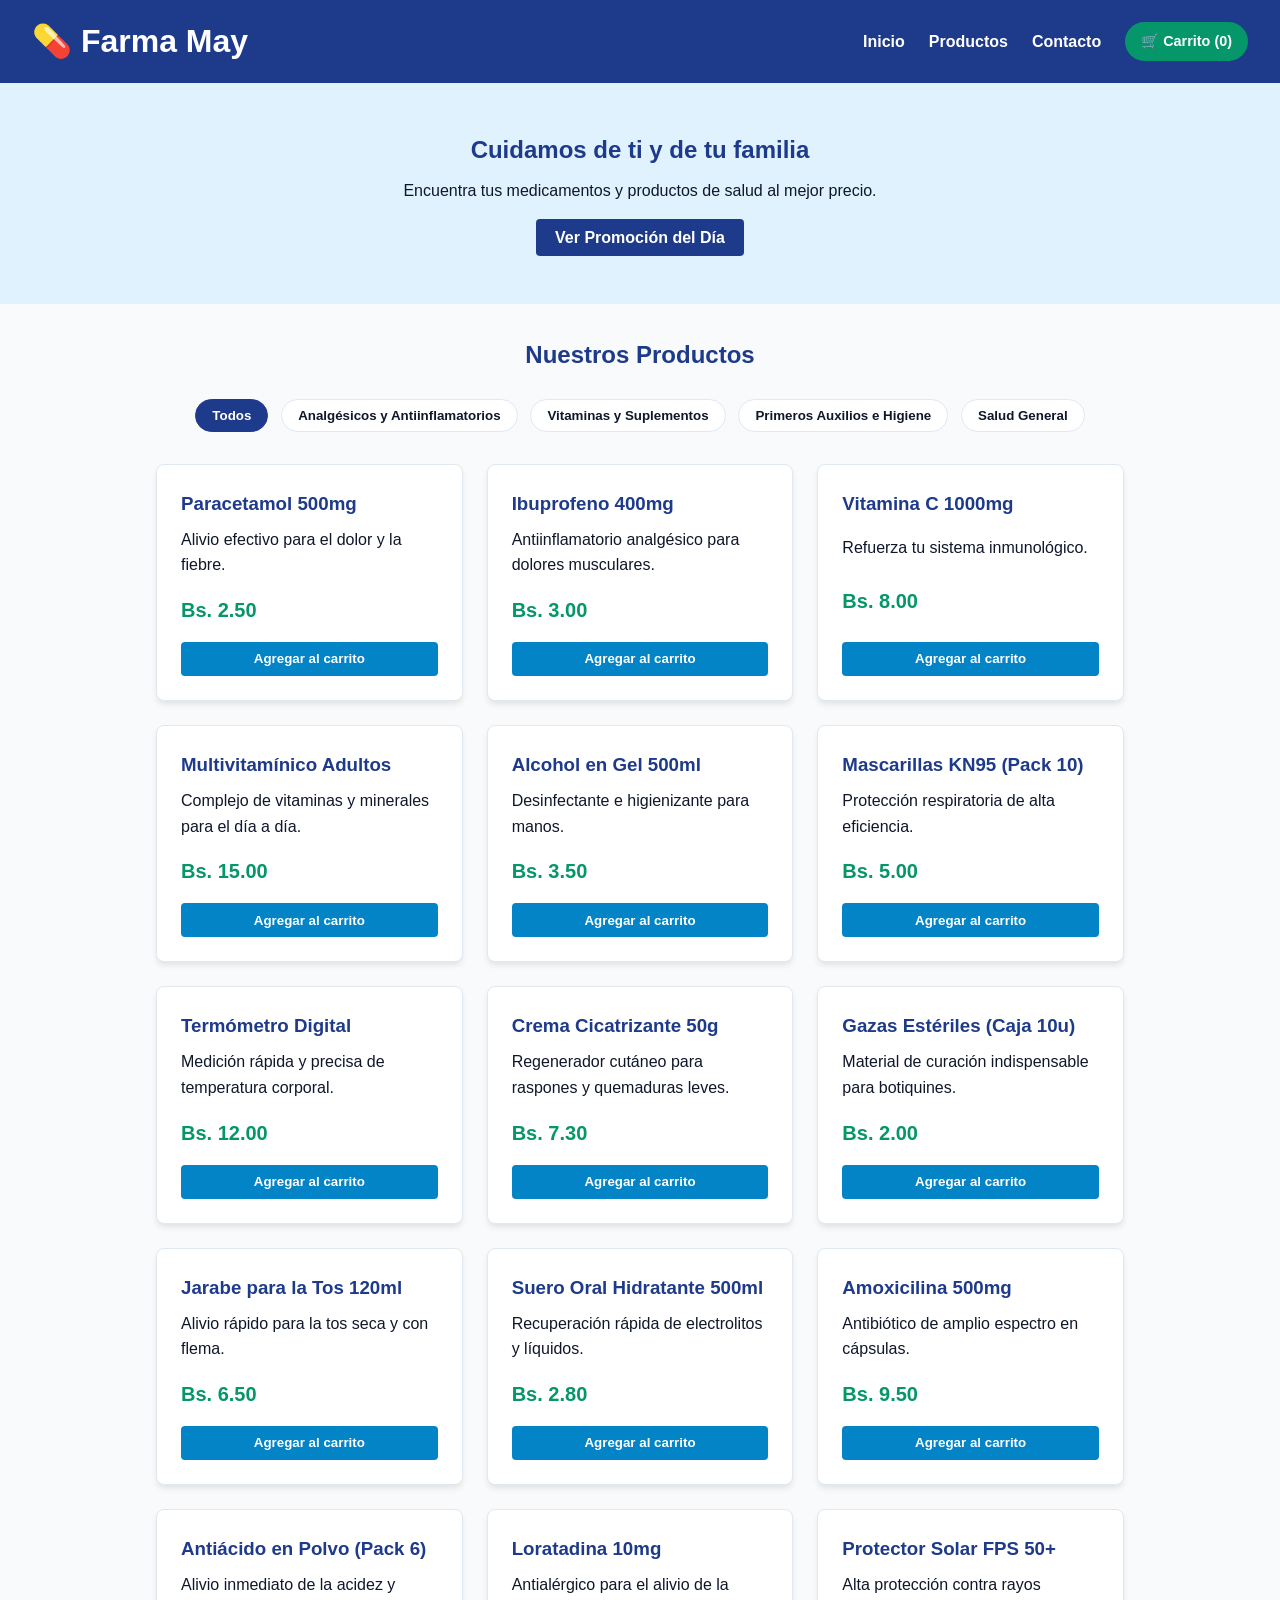
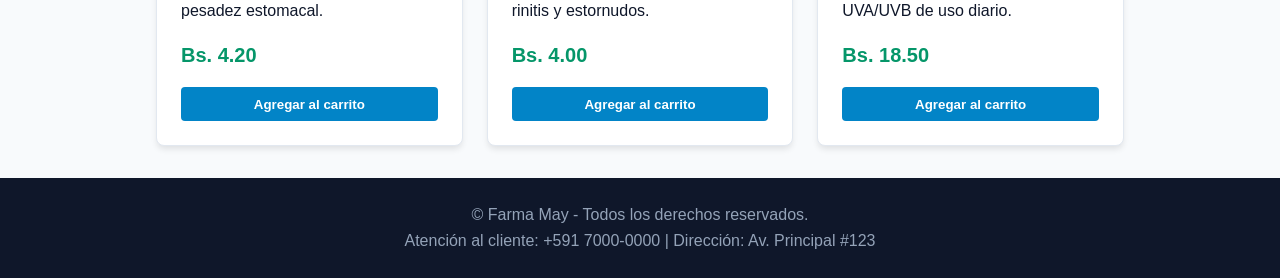
==== commit 456b9d61: "version 9" ====
--- a/index.html
+++ b/index.html
@@ -48,14 +48,14 @@
             <article class="card" data-categoria="analgesicos">
                 <h3>Paracetamol 500mg</h3>
                 <p>Alivio efectivo para el dolor y la fiebre.</p>
-                <span class="precio">$2.50</span>
+                <span class="precio">Bs. 2.50</span>
                 <button class="btn-comprar" data-nombre="Paracetamol 500mg" data-precio="2.50">Agregar al carrito</button>
             </article>
 
             <article class="card" data-categoria="analgesicos">
                 <h3>Ibuprofeno 400mg</h3>
                 <p>Antiinflamatorio analgésico para dolores musculares.</p>
-                <span class="precio">$3.00</span>
+                <span class="precio">Bs. 3.00</span>
                 <button class="btn-comprar" data-nombre="Ibuprofeno 400mg" data-precio="3.00">Agregar al carrito</button>
             </article>
 
@@ -63,14 +63,14 @@
             <article class="card" data-categoria="vitaminas">
                 <h3>Vitamina C 1000mg</h3>
                 <p>Refuerza tu sistema inmunológico.</p>
-                <span class="precio">$8.00</span>
+                <span class="precio">Bs. 8.00</span>
                 <button class="btn-comprar" data-nombre="Vitamina C 1000mg" data-precio="8.00">Agregar al carrito</button>
             </article>
 
             <article class="card" data-categoria="vitaminas">
                 <h3>Multivitamínico Adultos</h3>
                 <p>Complejo de vitaminas y minerales para el día a día.</p>
-                <span class="precio">$15.00</span>
+                <span class="precio">Bs. 15.00</span>
                 <button class="btn-comprar" data-nombre="Multivitamínico Adultos" data-precio="15.00">Agregar al carrito</button>
             </article>
 
@@ -78,35 +78,35 @@
             <article class="card" data-categoria="primeros-auxilios">
                 <h3>Alcohol en Gel 500ml</h3>
                 <p>Desinfectante e higienizante para manos.</p>
-                <span class="precio">$3.50</span>
+                <span class="precio">Bs. 3.50</span>
                 <button class="btn-comprar" data-nombre="Alcohol en Gel 500ml" data-precio="3.50">Agregar al carrito</button>
             </article>
 
             <article class="card" data-categoria="primeros-auxilios">
                 <h3>Mascarillas KN95 (Pack 10)</h3>
                 <p>Protección respiratoria de alta eficiencia.</p>
-                <span class="precio">$5.00</span>
+                <span class="precio">Bs. 5.00</span>
                 <button class="btn-comprar" data-nombre="Mascarillas KN95 (Pack 10)" data-precio="5.00">Agregar al carrito</button>
             </article>
 
             <article class="card" data-categoria="primeros-auxilios">
                 <h3>Termómetro Digital</h3>
                 <p>Medición rápida y precisa de temperatura corporal.</p>
-                <span class="precio">$12.00</span>
+                <span class="precio">Bs. 12.00</span>
                 <button class="btn-comprar" data-nombre="Termómetro Digital" data-precio="12.00">Agregar al carrito</button>
             </article>
 
             <article class="card" data-categoria="primeros-auxilios">
                 <h3>Crema Cicatrizante 50g</h3>
                 <p>Regenerador cutáneo para raspones y quemaduras leves.</p>
-                <span class="precio">$7.30</span>
+                <span class="precio">Bs. 7.30</span>
                 <button class="btn-comprar" data-nombre="Crema Cicatrizante 50g" data-precio="7.30">Agregar al carrito</button>
             </article>
 
             <article class="card" data-categoria="primeros-auxilios">
                 <h3>Gazas Estériles (Caja 10u)</h3>
                 <p>Material de curación indispensable para botiquines.</p>
-                <span class="precio">$2.00</span>
+                <span class="precio">Bs. 2.00</span>
                 <button class="btn-comprar" data-nombre="Gazas Estériles (Caja 10u)" data-precio="2.00">Agregar al carrito</button>
             </article>
 
@@ -114,42 +114,42 @@
             <article class="card" data-categoria="salud-general">
                 <h3>Jarabe para la Tos 120ml</h3>
                 <p>Alivio rápido para la tos seca y con flema.</p>
-                <span class="precio">$6.50</span>
+                <span class="precio">Bs. 6.50</span>
                 <button class="btn-comprar" data-nombre="Jarabe para la Tos 120ml" data-precio="6.50">Agregar al carrito</button>
             </article>
 
             <article class="card" data-categoria="salud-general">
                 <h3>Suero Oral Hidratante 500ml</h3>
                 <p>Recuperación rápida de electrolitos y líquidos.</p>
-                <span class="precio">$2.80</span>
+                <span class="precio">Bs. 2.80</span>
                 <button class="btn-comprar" data-nombre="Suero Oral Hidratante 500ml" data-precio="2.80">Agregar al carrito</button>
             </article>
 
             <article class="card" data-categoria="salud-general">
                 <h3>Amoxicilina 500mg</h3>
                 <p>Antibiótico de amplio espectro en cápsulas.</p>
-                <span class="precio">$9.50</span>
+                <span class="precio">Bs. 9.50</span>
                 <button class="btn-comprar" data-nombre="Amoxicilina 500mg" data-precio="9.50">Agregar al carrito</button>
             </article>
 
             <article class="card" data-categoria="salud-general">
                 <h3>Antiácido en Polvo (Pack 6)</h3>
                 <p>Alivio inmediato de la acidez y pesadez estomacal.</p>
-                <span class="precio">$4.20</span>
+                <span class="precio">Bs. 4.20</span>
                 <button class="btn-comprar" data-nombre="Antiácido en Polvo (Pack 6)" data-precio="4.20">Agregar al carrito</button>
             </article>
 
             <article class="card" data-categoria="salud-general">
                 <h3>Loratadina 10mg</h3>
                 <p>Antialérgico para el alivio de la rinitis y estornudos.</p>
-                <span class="precio">$4.00</span>
+                <span class="precio">Bs. 4.00</span>
                 <button class="btn-comprar" data-nombre="Loratadina 10mg" data-precio="4.00">Agregar al carrito</button>
             </article>
 
             <article class="card" data-categoria="salud-general">
                 <h3>Protector Solar FPS 50+</h3>
                 <p>Alta protección contra rayos UVA/UVB de uso diario.</p>
-                <span class="precio">$18.50</span>
+                <span class="precio">Bs. 18.50</span>
                 <button class="btn-comprar" data-nombre="Protector Solar FPS 50+" data-precio="18.50">Agregar al carrito</button>
             </article>
         </div>
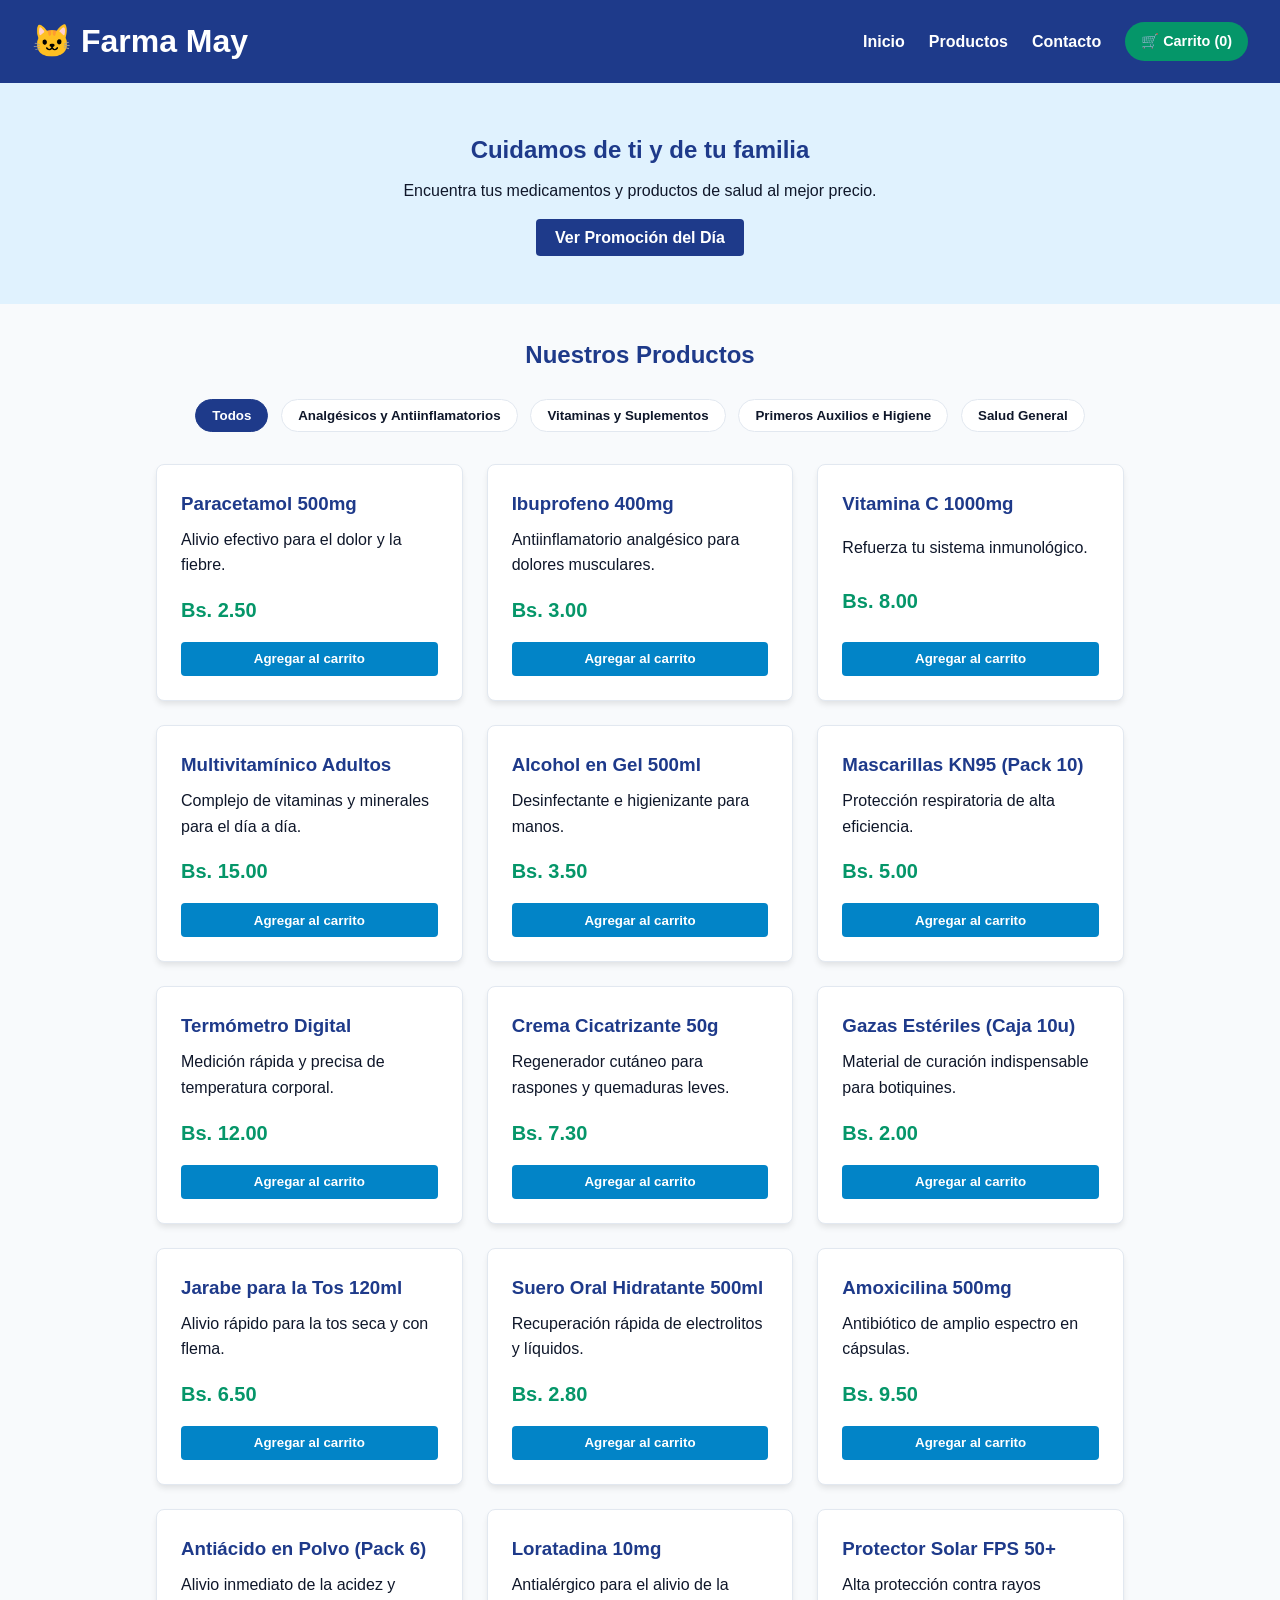
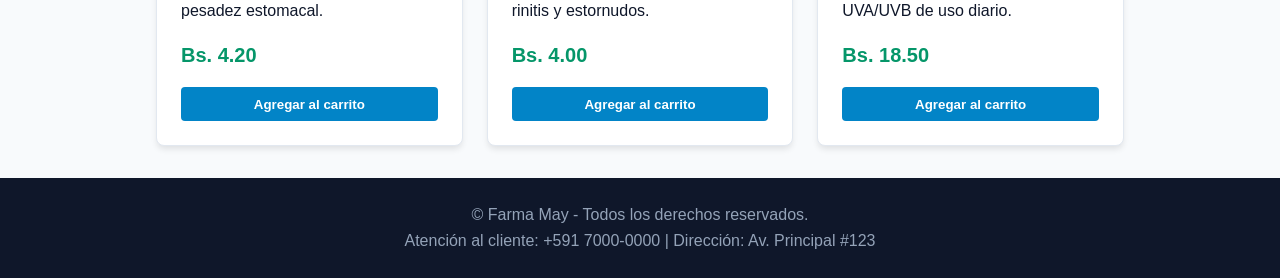
==== commit f3179f79: "version 10" ====
--- a/index.html
+++ b/index.html
@@ -12,7 +12,7 @@
 
     <header>
         <div class="logo">
-            <h1>💊 Farma May</h1>
+            <h1>🐱 Farma May</h1>
         </div>
         <nav>
             <a href="index.html">Inicio</a>
--- a/estilos.css
+++ b/estilos.css
@@ -310,4 +310,47 @@
     background-color: var(--primary);
     color: white;
     border-color: var(--primary);
+}
+/* Formulario de Pedido */
+.form-pedido {
+    margin-top: 2rem;
+    padding-top: 1.5rem;
+    border-top: 2px dashed var(--border-color);
+}
+
+.form-pedido h3 {
+    color: var(--primary);
+    margin-bottom: 1rem;
+}
+
+.campo-form {
+    display: flex;
+    flex-direction: column;
+    gap: 0.3rem;
+    margin-bottom: 1rem;
+}
+
+.campo-form label {
+    font-weight: bold;
+    font-size: 0.9rem;
+    color: var(--text-primary);
+}
+
+.campo-form input {
+    padding: 0.6rem;
+    border: 1px solid var(--border-color);
+    border-radius: 4px;
+    font-size: 1rem;
+}
+
+.campo-form input:focus {
+    outline: none;
+    border-color: var(--primary);
+}
+
+.btn-bloque {
+    width: 100%;
+    margin-top: 1rem;
+    padding: 0.8rem;
+    font-size: 1rem;
 }
